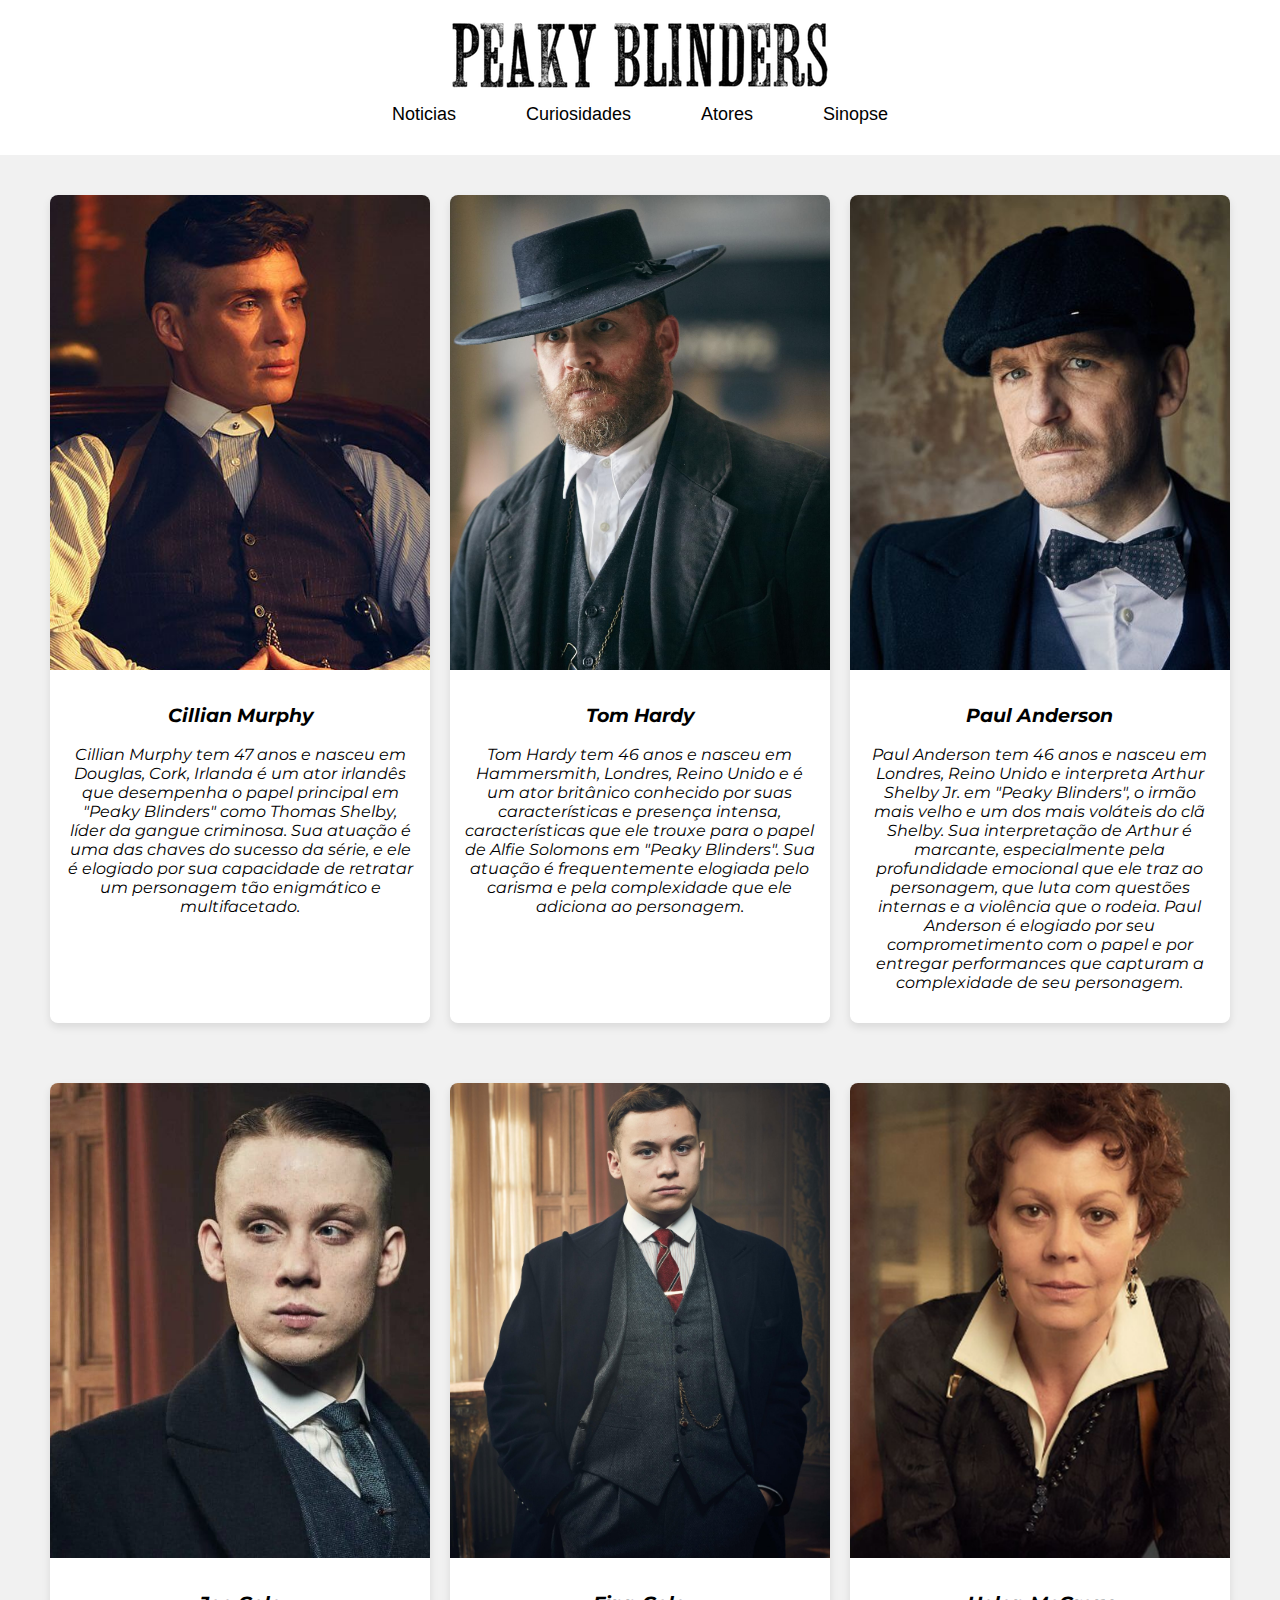
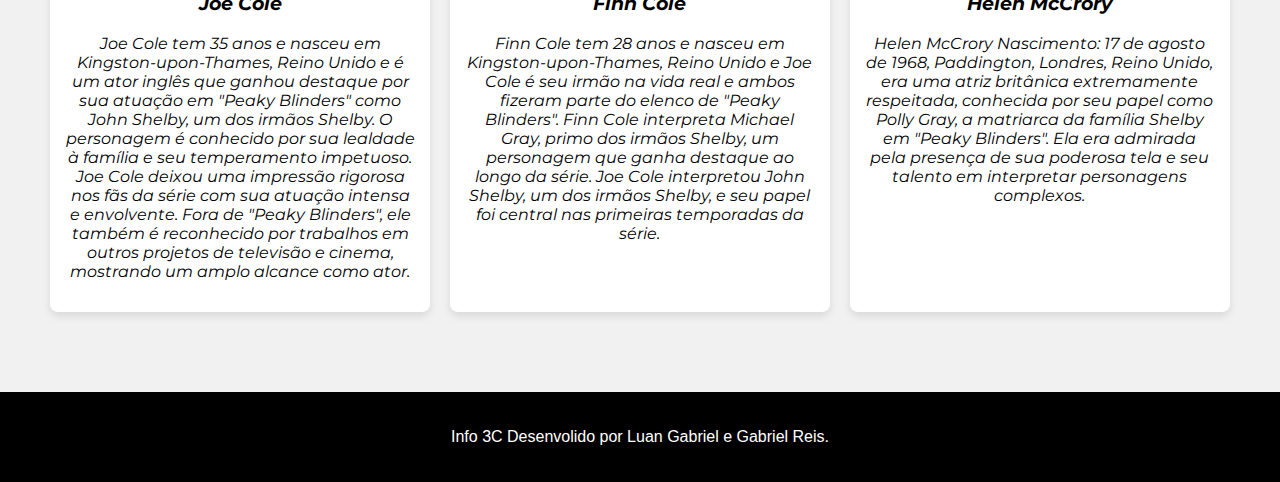
==== index.html @ ae77b6f6 "Add files via upload" ====
<!DOCTYPE html>
<html lang="en">
<head>
<meta charset="UTF-8">
<meta name="viewport" content="width=device-width, initial-scale=1.0">
<title>Your Website Title</title>
<link rel="stylesheet" href="css/style.css">
<link href="https://fonts.googleapis.com/css2?family=Montserrat:wght@400;700&display=swap" rel="stylesheet">
</head>
<body>

<header class="header">
  <img src="img/logo.png" alt="Logo">
  <ul class="nav-menu">
    <li class="nav-item"><a href="pginicial.html" class="nav-link" target="_blank">Noticias</a></li>
    <li class="nav-item"><a href="pginicial.html" class="nav-link" target="_blank">Curiosidades</a></li>
    <li class="nav-item"><a href="index.html" class="nav-link" target="_blank">Atores</a></li>
    <li class="nav-item"><a href="sinopse.html" class="nav-link" target="_blank">Sinopse</a></li>
  </ul>
</header>

<main>
  <section class="actors">
  
    <article class="actor">
      <div class="actor-img-container">
        <img src="img/shelby.jpg" alt="Shelby">
      </div>
      <div class="info">
        <h3>Cillian Murphy</h3>
        <p>Cillian Murphy tem 47 anos e nasceu em Douglas, Cork, Irlanda é um ator irlandês que desempenha o papel principal em "Peaky Blinders" como Thomas Shelby, líder da gangue criminosa. Sua atuação é uma das chaves do sucesso da série, e ele é elogiado por sua capacidade de retratar um personagem tão enigmático e multifacetado.</p>
      </div>
    </article>

    <article class="actor">
      <div class="actor-img-container">
        <img src="img/tomy.jpg" alt="Tom">
      </div>
      <div class="info">
        <h3>Tom Hardy</h3>
        <p>Tom Hardy tem 46 anos e nasceu em Hammersmith, Londres, Reino Unido e é um ator britânico conhecido por suas características e presença intensa, características que ele trouxe para o papel de Alfie Solomons em "Peaky Blinders". Sua atuação é frequentemente elogiada pelo carisma e pela complexidade que ele adiciona ao personagem.</p>
      </div>
    </article>

    <article class="actor">
      <div class="actor-img-container">
        <img src="img/arthur.jpg" alt="Arthur">
      </div>
      <div class="info">
        <h3>Paul Anderson</h3>
        <p>Paul Anderson tem 46 anos e nasceu em Londres, Reino Unido e interpreta Arthur Shelby Jr. em "Peaky Blinders", o irmão mais velho e um dos mais voláteis do clã Shelby. Sua interpretação de Arthur é marcante, especialmente pela profundidade emocional que ele traz ao personagem, que luta com questões internas e a violência que o rodeia. Paul Anderson é elogiado por seu comprometimento com o papel e por entregar performances que capturam a complexidade de seu personagem.</p>
      </div>
    </article>

    <article class="actor">
      <div class="actor-img-container">
        <img src="img/joe.jpg" alt="Joe">
      </div>
      <div class="info">
        <h3>Joe Cole</h3>
        <p>Joe Cole tem 35 anos e nasceu em Kingston-upon-Thames, Reino Unido e é um ator inglês que ganhou destaque por sua atuação em "Peaky Blinders" como John Shelby, um dos irmãos Shelby. O personagem é conhecido por sua lealdade à família e seu temperamento impetuoso. Joe Cole deixou uma impressão rigorosa nos fãs da série com sua atuação intensa e envolvente. Fora de "Peaky Blinders", ele também é reconhecido por trabalhos em outros projetos de televisão e cinema, mostrando um amplo alcance como ator.</p>
      </div>
    </article>

    <article class="actor">
      <div class="actor-img-container">
        <img src="img/fin.jpg" alt="Fin">
      </div>
      <div class="info">
        <h3>Finn Cole</h3>
        <p>Finn Cole tem 28 anos e nasceu em Kingston-upon-Thames, Reino Unido e Joe Cole é seu irmão na vida real e ambos fizeram parte do elenco de "Peaky Blinders". Finn Cole interpreta Michael Gray, primo dos irmãos Shelby, um personagem que ganha destaque ao longo da série. Joe Cole interpretou John Shelby, um dos irmãos Shelby, e seu papel foi central nas primeiras temporadas da série.</p>
      </div>
    </article>

    <article class="actor">
      <div class="actor-img-container">
        <img src="img/helen.png" alt="Helen">
      </div>
      <div class="info">
        <h3>Helen McCrory</h3>
        <p>Helen McCrory Nascimento: 17 de agosto de 1968, Paddington, Londres, Reino Unido, era uma atriz britânica extremamente respeitada, conhecida por seu papel como Polly Gray, a matriarca da família Shelby em "Peaky Blinders". Ela era admirada pela presença de sua poderosa tela e seu talento em interpretar personagens complexos.</p>
      </div>
    </article>
    
  </section>
</main>
<footer class="site-footer">
  <p>Info 3C Desenvolido por Luan Gabriel e Gabriel Reis.</p>
</footer>
</body>
</html>
---- css/style.css ----
body {
  font-family: 'Arial', sans-serif;
  margin: 0;
  padding: 0;
  background-color: #f1f1f1;
}

.header {
  background-color: #fff;
  text-align: center;
  padding: 20px 0;
}

.nav-menu {
  display: flex;
  justify-content: center;
  list-style-type: none;
  margin: 0;
  padding: 0;
}

.nav-item {
  padding: 10px 20px;
}

.nav-link {
  text-decoration: none;
  color: #000;
  font-size: 18px;
}

.nav-link:hover {
  color: #555;
}

.actors {
  display: flex;
  flex-wrap: wrap;
  justify-content: center;
  gap: 20px; 
  padding: 20px;
}

.actor {
  flex-basis: calc(33.333% - 20px); 
  box-shadow: 0 4px 8px rgba(0,0,0,0.1); 
  margin-bottom: 40px;
  background-color: #fff; 
  border-radius: 8px; 
  overflow: hidden; 
}

.actor img {
  width: 100%; 
  height: auto; 
  display: block;
}

.info {
  padding: 15px;
  text-align: center;
}


@media (max-width: 768px) {
  .actor {
    flex-basis: calc(50% - 20px); 
  }
}

@media (max-width: 480px) {
  .actor {
    flex-basis: 100%; 
  }
}
.actors {
  display: flex;
  flex-wrap: wrap;
  justify-content: center;
  gap: 20px; 
  padding: 20px;
}

.actor {
  flex-basis: calc(33.333% - 20px); 
  box-shadow: 0 4px 8px rgba(0,0,0,0.1); 
  margin-bottom: 40px;
  background-color: #fff; 
  border-radius: 8px; 
  overflow: hidden; 
}

.actor-img-container {
  width: 100%; 
  height: 0; 
  padding-top: 125%; 
  position: relative; 
}

.actor-img-container img {
  position: absolute; 
  top: 0;
  left: 0;
  width: 100%; 
  height: 100%; 
  object-fit: cover; 
}

.info {
  padding: 15px;
  text-align: center;
}


@media (max-width: 768px) {
  .actor {
    flex-basis: calc(50% - 20px); 
  }
}

@media (max-width: 480px) {
  .actor {
    flex-basis: 100%; 
  }
}
.info {
  padding: 15px;
  text-align: center;
  font-family: 'Montserrat', sans-serif;
  font-style: italic;
}
.site-footer {
  background-color: #000; 
  color: #fff; 
  text-align: center;
  padding: 20px 10px; 
  font-size: 16px; 
}

body, html {
  margin: 0;
  padding: 0;
  height: 100%; 
}

body {
  display: flex;
  flex-direction: column; 
  min-height: 100vh; 
}

.header {
  background-color: #fff; 
  text-align: center;
  padding: 20px 0;
}

.nav-menu .nav-link {
  color: #000; 
  text-decoration: none;
  padding: 0 15px;
}

main {
  flex: 1; 
  padding: 20px; 
}

.sinopse-page .sinopse-content iframe {
  max-width: 90%;
  height: auto; 
  aspect-ratio: 16 / 9; 
  border-radius: 8px; 
  display: block; 
  margin: 20px auto; 
}


.sinopse-page .sinopse-content p {
  background-color: #f0f0f0;
  color: #333; 
  padding: 20px; 
  border-radius: 8px; 
  margin: 20px auto; 
  max-width: 80%; 
  line-height: 1.6; 
}

.site-footer {
  background-color: #000; 
  color: #fff;
  text-align: center;
  padding: 20px 0;
  width: 100%; 
}
.sinopse-page .sinopse-content p {
  background-color: #f8f8f8; 
  color: #333; 
  padding: 25px; 
  border-radius: 10px; 
  margin: 40px auto; 
  max-width: 80%; 
  line-height: 1.6; 
  box-shadow: 0 4px 6px rgba(0,0,0,0.1); 
  font-family: 'Arial', sans-serif; 
  letter-spacing: 0.5px;
  text-align: justify; 
  font-size: 16px; 
}
.sinopse-page .sinopse-content p {
  font-family: 'Merriweather', serif; 
 
}

.promo-img, .director-img {
    max-width: 100%;
    height: auto; 
    border-radius: 8px; 
    margin: 20px 0; 
}

.news, .curiosities, .movie-info, .director-info {
    padding: 20px; 
    margin-bottom: 40px; 
    background-color: #f8f8f8; 
    border-radius: 8px;
    box-shadow: 0 4px 6px rgba(0,0,0,0.1); 
}

.news h2, .curiosities h2, .movie-info h2, .director-info h2 {
    margin-top: 0; 
}
.promo-images {
    display: flex; 
    justify-content: space-around; 
    flex-wrap: wrap; 
    margin-bottom: 20px; 
}
.promo-img {
    max-width: 45%; 
    height: auto; 
    border-radius: 8px; 
    margin: 10px; 
}
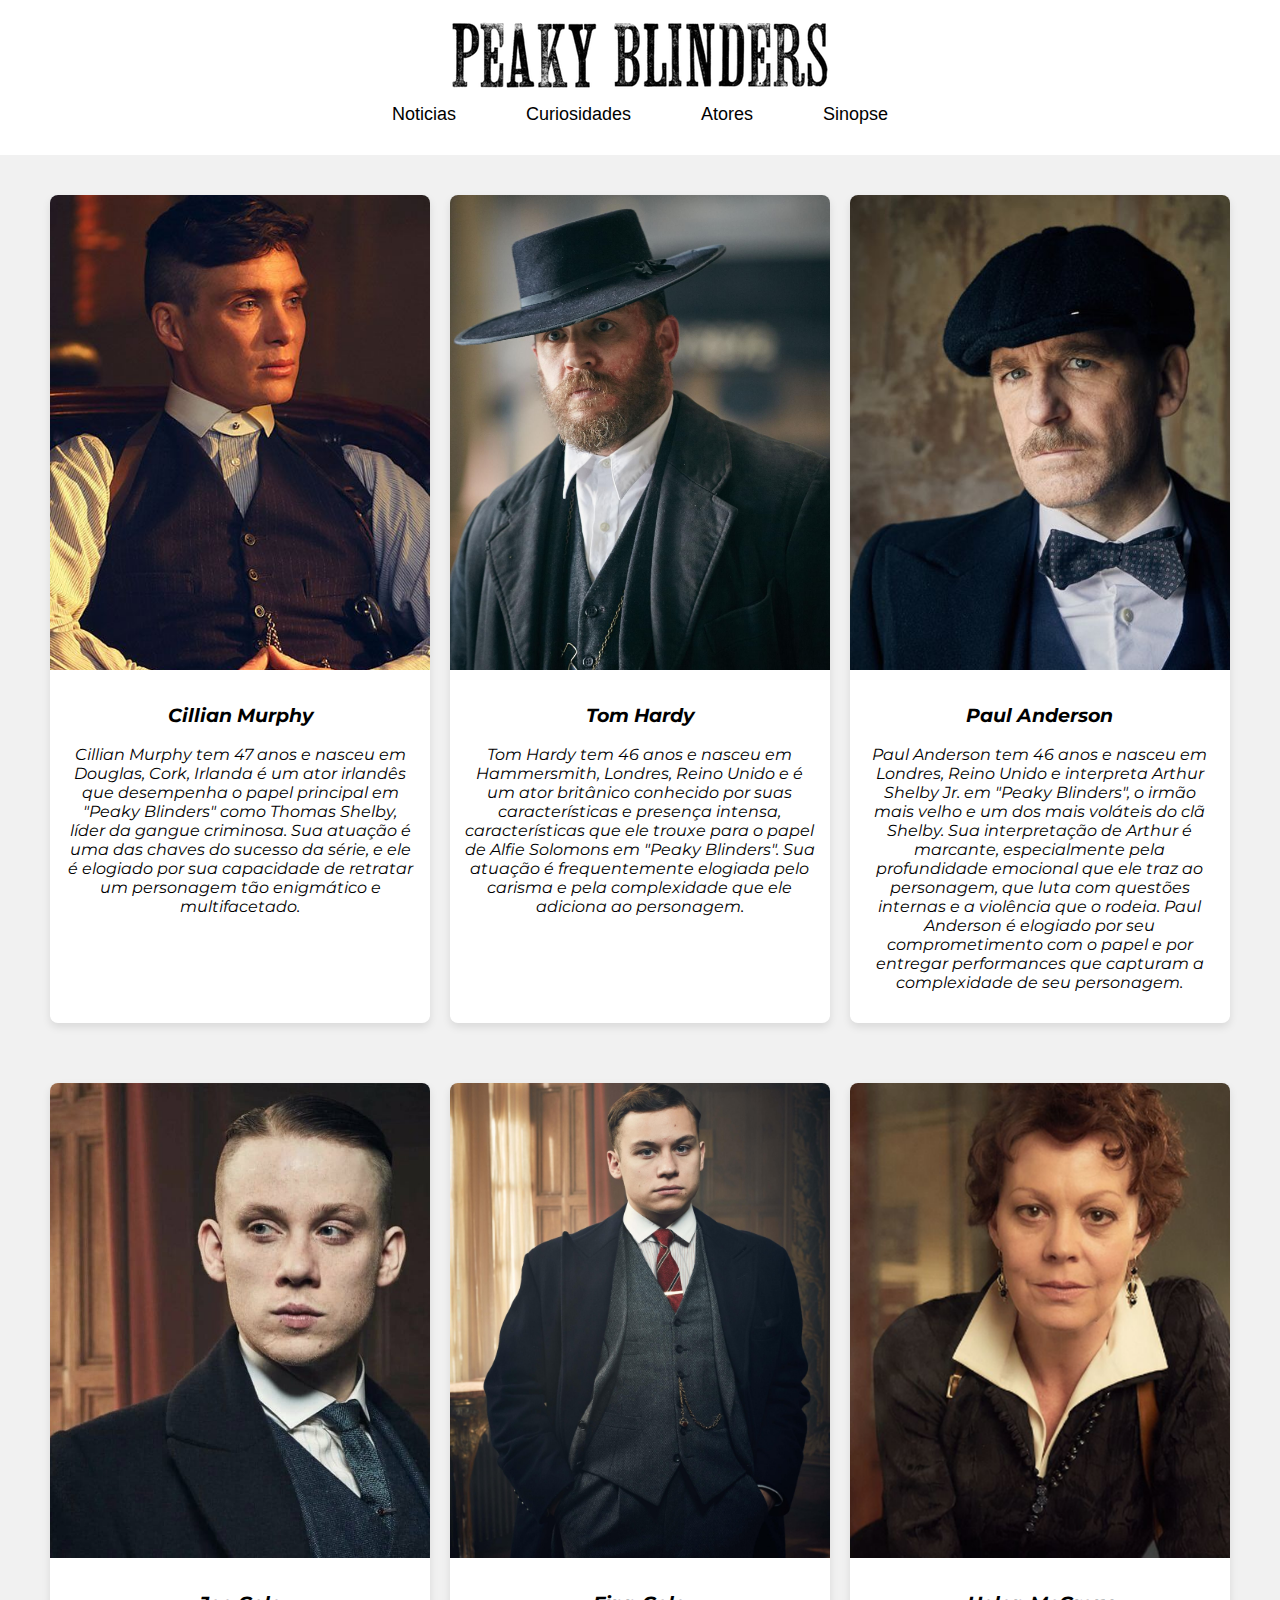
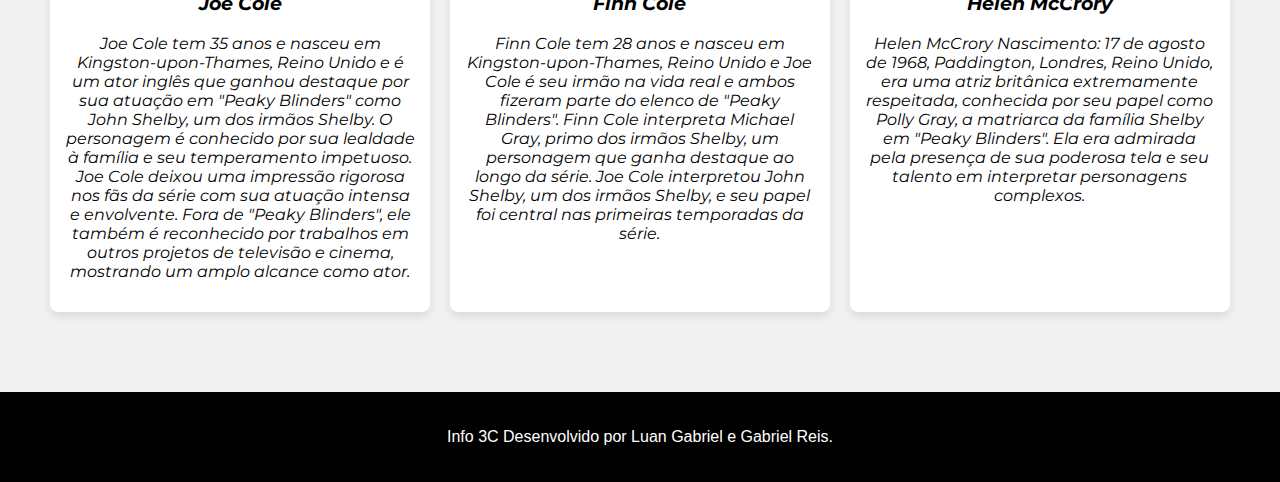
==== commit 7f4c00a9: "Add files via upload" ====
--- a/index.html
+++ b/index.html
@@ -85,7 +85,7 @@
   </section>
 </main>
 <footer class="site-footer">
-  <p>Info 3C Desenvolido por Luan Gabriel e Gabriel Reis.</p>
+  <p>Info 3C Desenvolvido por Luan Gabriel e Gabriel Reis.</p>
 </footer>
 </body>
 </html>
